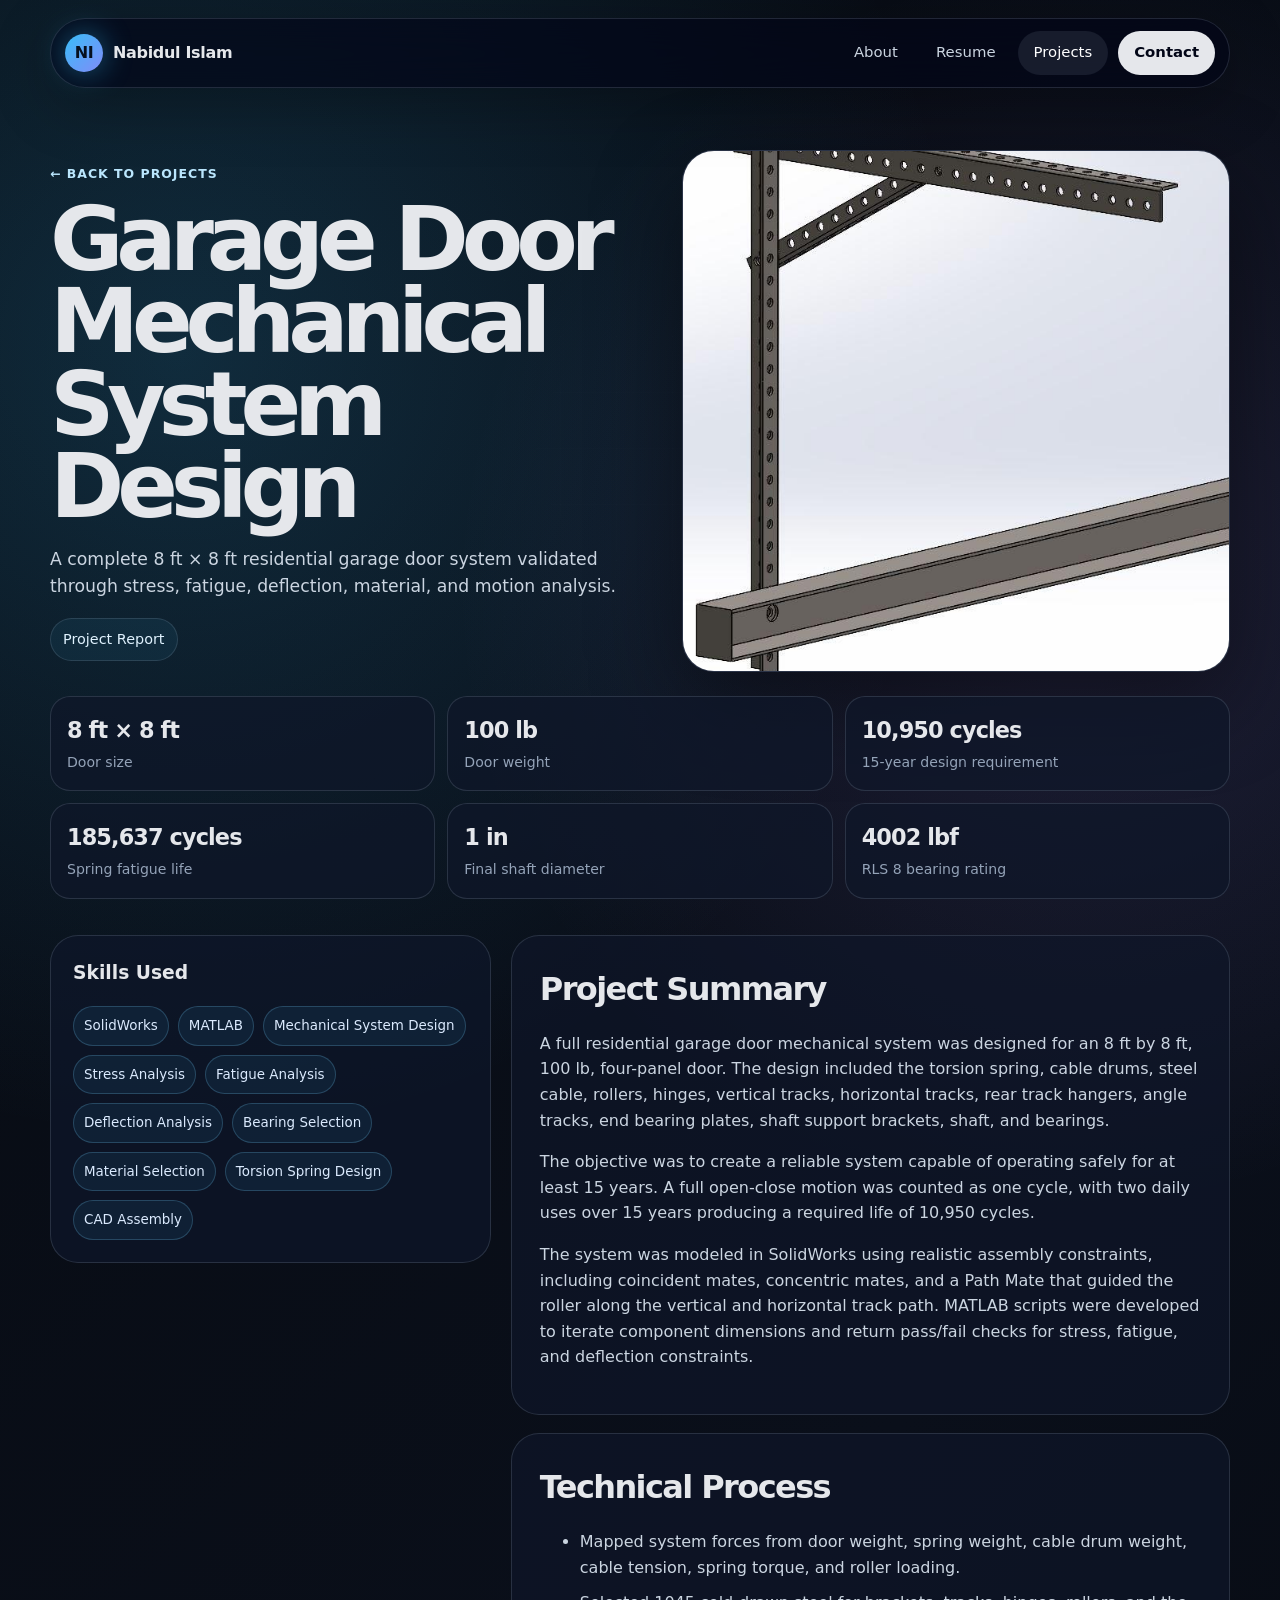
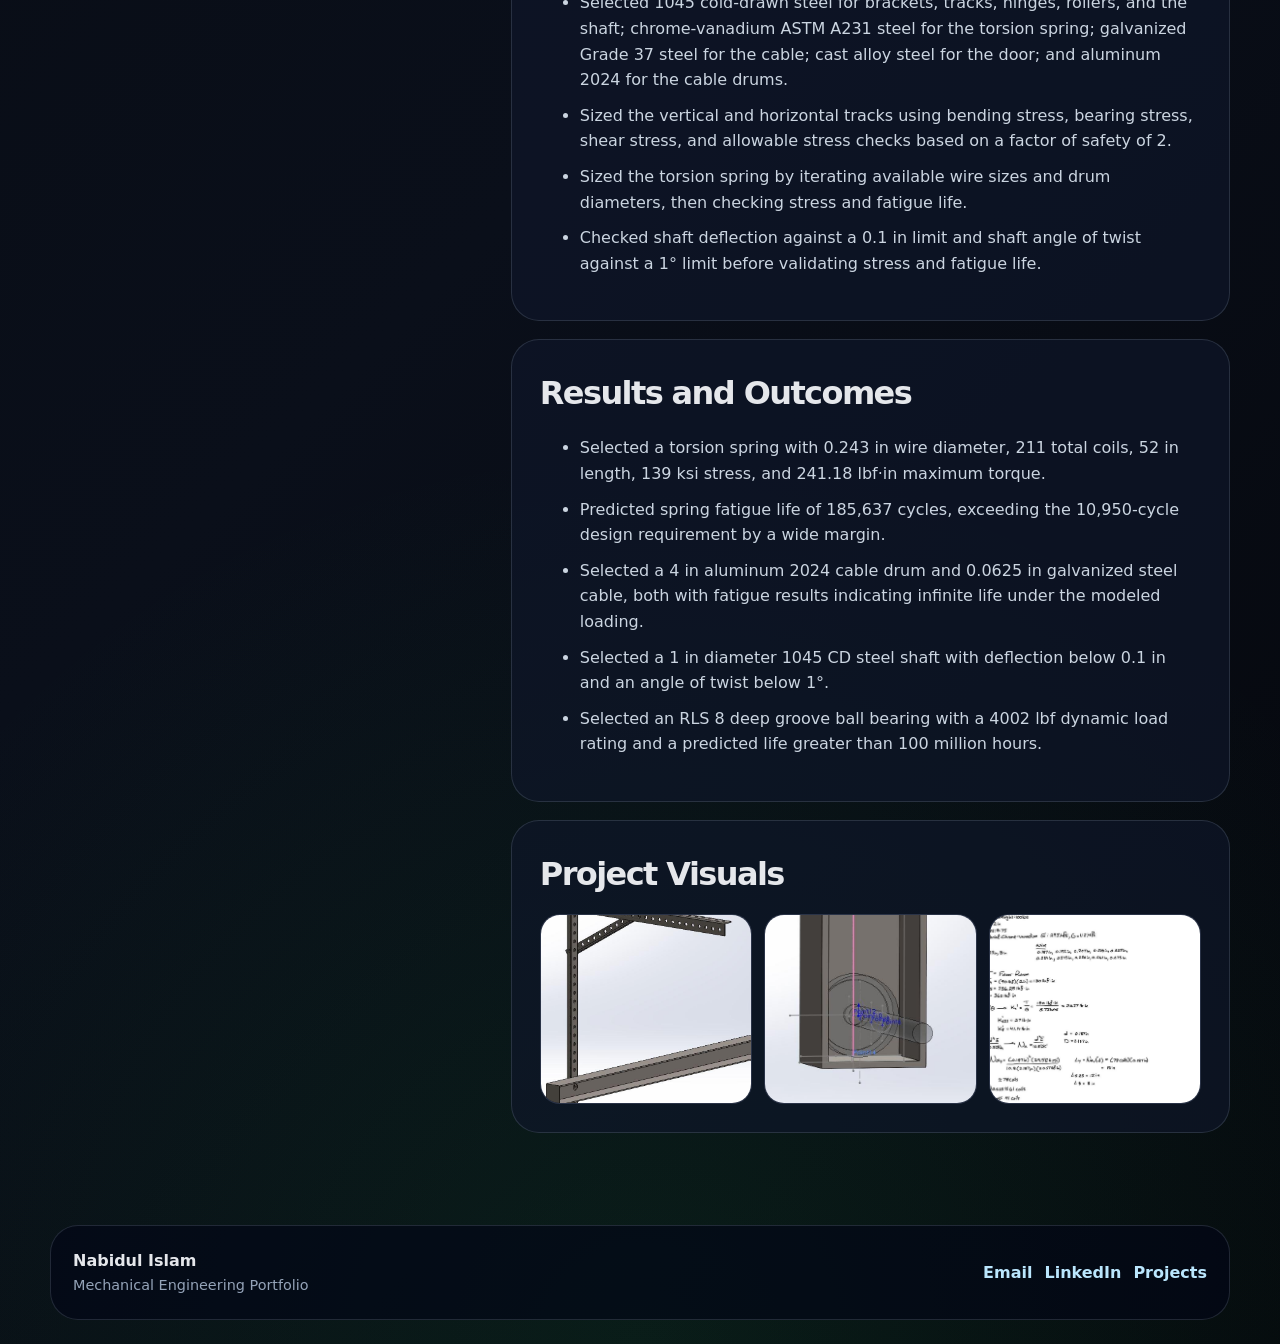
==== garage-door-mechanical-system.html @ 11ddad51 "Add files via upload" ====
<!doctype html><html lang="en"><head><title>Garage Door Mechanical System Design | Nabidul Islam</title><meta charset="utf-8">
<meta name="viewport" content="width=device-width, initial-scale=1">
<meta name="description" content="Mechanical engineering portfolio for Nabidul Islam: design, robotics, thermal systems, FEA, mechatronics, and sustainability projects.">
<link rel="stylesheet" href="assets/css/styles.css">
<script defer src="assets/js/main.js"></script></head><body><div class="page"><header class="site-header">
  <a class="brand" href="index.html" aria-label="Home"><span class="brand-mark">NI</span><span>Nabidul Islam</span></a>
  <button class="nav-toggle" aria-label="Open navigation" data-nav-toggle><span></span><span></span></button>
  <nav class="nav" data-nav>
    <a  href="index.html">About</a>
    <a  href="resume.html">Resume</a>
    <a class="active" href="projects.html">Projects</a>
    <a class="nav-cta" href="mailto:nabidulislam16@gmail.com">Contact</a>
  </nav>
</header>
<main class="container project-detail">
  <section class="project-top">
    <div class="page-title"><a class="crumb" href="projects.html">← Back to Projects</a><h1>Garage Door Mechanical System Design</h1><p>A complete 8 ft × 8 ft residential garage door system validated through stress, fatigue, deflection, material, and motion analysis.</p><div class="pdf-links"><a href="assets/pdfs/garage-door-mechanical-system.pdf" target="_blank" rel="noreferrer">Project Report</a></div></div>
    <div class="project-visual"><img src="assets/images/garage-track.jpg" alt="Garage Door Mechanical System Design hero visual"></div>
  </section>
  <section class="metric-strip"><div class="metric"><strong>8 ft × 8 ft</strong><span>Door size</span></div><div class="metric"><strong>100 lb</strong><span>Door weight</span></div><div class="metric"><strong>10,950 cycles</strong><span>15-year design requirement</span></div><div class="metric"><strong>185,637 cycles</strong><span>Spring fatigue life</span></div><div class="metric"><strong>1 in</strong><span>Final shaft diameter</span></div><div class="metric"><strong>4002 lbf</strong><span>RLS 8 bearing rating</span></div></section>
  <section class="content-grid">
    <aside class="side-panel"><h3>Skills Used</h3><div class="stack"><span>SolidWorks</span><span>MATLAB</span><span>Mechanical System Design</span><span>Stress Analysis</span><span>Fatigue Analysis</span><span>Deflection Analysis</span><span>Bearing Selection</span><span>Material Selection</span><span>Torsion Spring Design</span><span>CAD Assembly</span></div></aside>
    <div>
      <article class="summary-block"><h2>Project Summary</h2><p>A full residential garage door mechanical system was designed for an 8 ft by 8 ft, 100 lb, four-panel door. The design included the torsion spring, cable drums, steel cable, rollers, hinges, vertical tracks, horizontal tracks, rear track hangers, angle tracks, end bearing plates, shaft support brackets, shaft, and bearings.</p><p>The objective was to create a reliable system capable of operating safely for at least 15 years. A full open-close motion was counted as one cycle, with two daily uses over 15 years producing a required life of 10,950 cycles.</p><p>The system was modeled in SolidWorks using realistic assembly constraints, including coincident mates, concentric mates, and a Path Mate that guided the roller along the vertical and horizontal track path. MATLAB scripts were developed to iterate component dimensions and return pass/fail checks for stress, fatigue, and deflection constraints.</p></article>
      <article class="summary-block"><h2>Technical Process</h2><ul><li>Mapped system forces from door weight, spring weight, cable drum weight, cable tension, spring torque, and roller loading.</li><li>Selected 1045 cold-drawn steel for brackets, tracks, hinges, rollers, and the shaft; chrome-vanadium ASTM A231 steel for the torsion spring; galvanized Grade 37 steel for the cable; cast alloy steel for the door; and aluminum 2024 for the cable drums.</li><li>Sized the vertical and horizontal tracks using bending stress, bearing stress, shear stress, and allowable stress checks based on a factor of safety of 2.</li><li>Sized the torsion spring by iterating available wire sizes and drum diameters, then checking stress and fatigue life.</li><li>Checked shaft deflection against a 0.1 in limit and shaft angle of twist against a 1° limit before validating stress and fatigue life.</li></ul></article>
      <article class="summary-block"><h2>Results and Outcomes</h2><ul><li>Selected a torsion spring with 0.243 in wire diameter, 211 total coils, 52 in length, 139 ksi stress, and 241.18 lbf·in maximum torque.</li><li>Predicted spring fatigue life of 185,637 cycles, exceeding the 10,950-cycle design requirement by a wide margin.</li><li>Selected a 4 in aluminum 2024 cable drum and 0.0625 in galvanized steel cable, both with fatigue results indicating infinite life under the modeled loading.</li><li>Selected a 1 in diameter 1045 CD steel shaft with deflection below 0.1 in and an angle of twist below 1°.</li><li>Selected an RLS 8 deep groove ball bearing with a 4002 lbf dynamic load rating and a predicted life greater than 100 million hours.</li></ul></article>
      <article class="summary-block"><h2>Project Visuals</h2><div class="gallery"><img src="assets/images/garage-track.jpg" alt="Garage Door Mechanical System Design project image"><img src="assets/images/garage-pathmate.jpg" alt="Garage Door Mechanical System Design project image"><img src="assets/images/garage-spring.jpg" alt="Garage Door Mechanical System Design project image"></div></article>
    </div>
  </section>
</main><footer class="footer">
  <div><strong>Nabidul Islam</strong><span>Mechanical Engineering Portfolio</span></div>
  <div class="footer-links"><a href="mailto:nabidulislam16@gmail.com">Email</a><a href="https://linkedin.com/in/nabidul-islam-5b1bb9274/">LinkedIn</a><a href="projects.html">Projects</a></div>
</footer></div></body></html>
---- assets/css/styles.css ----
:root{
  --bg:#070b12;
  --bg-2:#0b1120;
  --panel:rgba(15,23,42,.72);
  --panel-2:rgba(17,24,39,.86);
  --muted:#94a3b8;
  --text:#e5e7eb;
  --text-soft:#cbd5e1;
  --line:rgba(148,163,184,.20);
  --accent:#38bdf8;
  --accent-2:#7dd3fc;
  --gold:#fcd34d;
  --shadow: 0 30px 90px rgba(0,0,0,.45);
  --radius:28px;
  --max:1180px;
}
*{box-sizing:border-box}
html{scroll-behavior:smooth}
body{
  margin:0;
  color:var(--text);
  background:
    radial-gradient(circle at 14% 12%, rgba(56,189,248,.18), transparent 28%),
    radial-gradient(circle at 84% 20%, rgba(167,139,250,.14), transparent 24%),
    radial-gradient(circle at 50% 100%, rgba(34,197,94,.10), transparent 30%),
    linear-gradient(135deg, var(--bg), #0a0f1a 55%, #05070c);
  font-family: Inter, ui-sans-serif, system-ui, -apple-system, BlinkMacSystemFont, "Segoe UI", sans-serif;
  line-height:1.6;
  min-height:100vh;
}
a{color:inherit;text-decoration:none}
img{max-width:100%;display:block}
.page{min-height:100vh;position:relative;overflow:hidden}
.page::before{
  content:"";position:fixed;inset:0;pointer-events:none;opacity:.28;
  background-image:linear-gradient(rgba(255,255,255,.035) 1px, transparent 1px), linear-gradient(90deg, rgba(255,255,255,.035) 1px, transparent 1px);
  background-size:56px 56px;
  mask-image:radial-gradient(circle at center, black, transparent 80%);
}
.site-header{
  width:min(var(--max), calc(100% - 40px));
  margin:18px auto 0;
  display:flex;align-items:center;justify-content:space-between;
  padding:12px 14px;
  border:1px solid var(--line);
  border-radius:999px;
  background:rgba(2,6,23,.66);
  backdrop-filter:blur(18px);
  position:sticky;top:18px;z-index:20;
  box-shadow:0 16px 60px rgba(0,0,0,.28);
}
.brand{display:flex;align-items:center;gap:10px;font-weight:760;letter-spacing:-.02em}
.brand-mark{width:38px;height:38px;border-radius:50%;display:grid;place-items:center;background:linear-gradient(135deg,#38bdf8,#818cf8);color:#06101f;font-weight:900;box-shadow:0 0 30px rgba(56,189,248,.45)}
.nav{display:flex;align-items:center;gap:6px}
.nav a{font-size:.93rem;color:var(--text-soft);padding:10px 16px;border-radius:999px;transition:.25s ease}
.nav a:hover,.nav a.active{background:rgba(148,163,184,.13);color:#fff}
.nav .nav-cta{background:#e5e7eb;color:#020617;font-weight:800;margin-left:4px}
.nav .nav-cta:hover{background:#fff;color:#020617;transform:translateY(-1px)}
.nav-toggle{display:none;background:transparent;border:0;padding:10px;gap:5px;flex-direction:column}
.nav-toggle span{display:block;width:22px;height:2px;background:#e5e7eb;border-radius:99px}
.container{width:min(var(--max), calc(100% - 40px));margin:0 auto;position:relative;z-index:1}
.hero{display:grid;grid-template-columns:1.05fr .75fr;align-items:center;gap:42px;padding:90px 0 70px;min-height:calc(100vh - 92px)}
.eyebrow{display:inline-flex;align-items:center;gap:10px;color:#bae6fd;background:rgba(56,189,248,.10);border:1px solid rgba(56,189,248,.24);padding:8px 13px;border-radius:999px;font-weight:750;font-size:.8rem;letter-spacing:.12em;text-transform:uppercase}
.hero h1{font-size:clamp(3.4rem,8vw,7.9rem);line-height:.88;margin:22px 0 22px;letter-spacing:-.09em}
.hero h1 span{display:block;background:linear-gradient(135deg,#fff 10%,#cbd5e1 55%,#7dd3fc);-webkit-background-clip:text;background-clip:text;color:transparent}
.hero p{font-size:1.14rem;color:var(--text-soft);max-width:680px;margin:0 0 28px}
.hero-actions{display:flex;gap:12px;flex-wrap:wrap;margin-top:28px}
.profile-photo-card{position:relative;border:1px solid var(--line);background:linear-gradient(145deg,rgba(15,23,42,.88),rgba(2,6,23,.56));border-radius:var(--radius);box-shadow:var(--shadow);padding:14px;overflow:hidden}.profile-photo-card::after{content:"";position:absolute;inset:auto -90px -120px auto;width:300px;height:300px;border-radius:50%;background:rgba(56,189,248,.13);filter:blur(10px)}.profile-photo-card img{position:relative;z-index:1;width:100%;height:min(620px,72vh);object-fit:cover;object-position:center 24%;display:block;border-radius:calc(var(--radius) - 10px);filter:saturate(1.03) contrast(1.02)}
.btn{display:inline-flex;align-items:center;justify-content:center;gap:10px;padding:13px 18px;border-radius:999px;border:1px solid var(--line);font-weight:800;transition:.22s ease;background:rgba(15,23,42,.56)}
.btn.primary{background:linear-gradient(135deg,#e5e7eb,#ffffff);color:#020617;border-color:transparent}
.btn:hover{transform:translateY(-2px);box-shadow:0 20px 50px rgba(0,0,0,.25)}
.hero-card{position:relative;border:1px solid var(--line);background:linear-gradient(145deg,rgba(15,23,42,.88),rgba(2,6,23,.56));border-radius:var(--radius);box-shadow:var(--shadow);padding:26px;overflow:hidden}
.hero-card::after{content:"";position:absolute;inset:auto -90px -120px auto;width:300px;height:300px;border-radius:50%;background:rgba(56,189,248,.13);filter:blur(10px)}
.orbit{aspect-ratio:1/1;border-radius:50%;border:1px solid rgba(148,163,184,.16);position:relative;display:grid;place-items:center;margin:8px auto 24px;max-width:420px;background:radial-gradient(circle, rgba(56,189,248,.16), rgba(15,23,42,.2) 48%, transparent 49%)}
.orbit::before,.orbit::after{content:"";position:absolute;border:1px solid rgba(125,211,252,.24);border-radius:50%;inset:14%;animation:spin 22s linear infinite}.orbit::after{inset:28%;animation-duration:16s;animation-direction:reverse}
.core{width:135px;height:135px;border-radius:40px;background:linear-gradient(135deg,#38bdf8,#818cf8);display:grid;place-items:center;color:#03101e;font-size:3rem;font-weight:950;box-shadow:0 0 70px rgba(56,189,248,.4);transform:rotate(-8deg)}
.pill-cloud{display:flex;flex-wrap:wrap;gap:10px;position:relative;z-index:2}.pill-cloud span{padding:9px 12px;border:1px solid var(--line);background:rgba(148,163,184,.08);border-radius:999px;color:var(--text-soft);font-size:.88rem}
@keyframes spin{to{transform:rotate(360deg)}}
.section{padding:76px 0}.section-head{display:flex;align-items:end;justify-content:space-between;gap:28px;margin-bottom:28px}.section-head.stacked{align-items:flex-start;flex-direction:column;gap:14px}.section-head.stacked p{max-width:980px}.focus-grid{margin-top:18px}.section-head h2{font-size:clamp(2rem,4vw,4.1rem);line-height:1;margin:0;letter-spacing:-.06em}.section-head p{color:var(--muted);max-width:540px;margin:0}.grid{display:grid;gap:18px}.grid-3{grid-template-columns:repeat(3,1fr)}.grid-2{grid-template-columns:repeat(2,1fr)}
.stat-card,.info-card,.project-card,.resume-card{border:1px solid var(--line);background:var(--panel);border-radius:24px;padding:22px;box-shadow:0 18px 60px rgba(0,0,0,.22);backdrop-filter:blur(16px)}
.stat-card strong{font-size:2rem;display:block;letter-spacing:-.05em}.stat-card span,.info-card p,.project-card p{color:var(--muted)}
.info-card h3,.resume-card h3{margin:0 0 10px;font-size:1.08rem}.stack{display:flex;flex-wrap:wrap;gap:9px}.stack span{font-size:.84rem;color:#dbeafe;border:1px solid rgba(125,211,252,.22);background:rgba(56,189,248,.08);padding:8px 10px;border-radius:999px}
.projects-hero{padding:90px 0 34px}.projects-hero h1,.page-title h1{font-size:clamp(3rem,7vw,6.6rem);line-height:.92;margin:18px 0;letter-spacing:-.08em}.projects-hero p,.page-title p{color:var(--text-soft);max-width:760px;font-size:1.08rem}
.project-grid{display:grid;grid-template-columns:repeat(3,1fr);gap:18px;padding-bottom:76px}.project-card{padding:0;overflow:hidden;min-height:100%;transition:.28s ease}.project-card:hover{transform:translateY(-6px);border-color:rgba(125,211,252,.42);box-shadow:0 30px 90px rgba(0,0,0,.32)}.project-image{height:230px;overflow:hidden;background:#0f172a;position:relative}.project-image img{width:100%;height:100%;object-fit:cover;transition:.35s ease}.project-card:hover .project-image img{transform:scale(1.055)}.project-body{padding:22px}.project-body h2{font-size:1.28rem;margin:5px 0 8px;letter-spacing:-.03em}.project-body .tag{font-size:.78rem;color:#bae6fd;text-transform:uppercase;letter-spacing:.12em;font-weight:800}.project-link{display:inline-flex;margin-top:16px;color:#fff;font-weight:850}.project-link::after{content:"→";margin-left:9px;transition:.2s}.project-card:hover .project-link::after{transform:translateX(4px)}
.resume-shell{min-height:calc(100vh - 88px);padding:54px 0;display:grid;align-items:center}.resume-layout{display:grid;grid-template-columns:.86fr 1.14fr;gap:18px;align-items:stretch}.resume-name{border:1px solid var(--line);background:linear-gradient(145deg,rgba(56,189,248,.13),rgba(15,23,42,.82));border-radius:32px;padding:34px;box-shadow:var(--shadow)}.resume-name h1{font-size:clamp(2.4rem,5vw,5.1rem);line-height:.94;margin:18px 0;letter-spacing:-.08em}.resume-name p{color:var(--text-soft)}.resume-contact{display:grid;gap:9px;margin-top:22px}.resume-contact a,.resume-contact span{color:#dbeafe}.resume-main{display:grid;grid-template-columns:1fr 1fr;gap:14px}.resume-card ul{padding-left:18px;margin:8px 0 0}.resume-card li{color:var(--text-soft);margin:6px 0}.resume-card.full{grid-column:1/-1}.print-btn{margin-top:22px}

.resume-pdf-shell{padding:32px 0 48px;min-height:calc(100vh - 88px)}
.resume-pdf-layout{grid-template-columns:.38fr 1.62fr;min-height:78vh;align-items:stretch}
.resume-pdf-side{display:flex;flex-direction:column;justify-content:center}
.resume-actions{display:flex;flex-wrap:wrap;gap:10px;margin-top:22px}
.resume-pdf-panel{border:1px solid var(--line);background:linear-gradient(145deg,rgba(15,23,42,.90),rgba(2,6,23,.62));border-radius:32px;padding:14px;box-shadow:var(--shadow);min-height:78vh;display:flex;flex-direction:column;overflow:hidden}
.resume-pdf-frame{width:100%;flex:1;min-height:74vh;border:0;border-radius:22px;background:#f8fafc}
.resume-pdf-fallback{margin:12px 4px 0;color:var(--muted);font-size:.92rem}.resume-pdf-fallback a{color:#bae6fd;font-weight:800}

.project-detail{padding:62px 0 74px}.project-top{display:grid;grid-template-columns:1.05fr .95fr;gap:26px;align-items:center}.project-visual{border-radius:32px;overflow:hidden;border:1px solid var(--line);box-shadow:var(--shadow);background:#0f172a}.project-visual img{width:100%;height:520px;object-fit:cover}.crumb{color:#bae6fd;font-weight:800;letter-spacing:.08em;text-transform:uppercase;font-size:.78rem}.page-title h1{margin-top:12px}.metric-strip{display:grid;grid-template-columns:repeat(3,1fr);gap:12px;margin-top:24px}.metric{border:1px solid var(--line);background:rgba(15,23,42,.76);border-radius:20px;padding:16px}.metric strong{display:block;font-size:1.4rem;letter-spacing:-.04em}.metric span{color:var(--muted);font-size:.88rem}.content-grid{display:grid;grid-template-columns:.76fr 1.24fr;gap:20px;margin-top:36px}.side-panel{position:sticky;top:104px;align-self:start;border:1px solid var(--line);background:var(--panel);border-radius:28px;padding:22px}.side-panel h3{margin-top:0}.summary-block{border:1px solid var(--line);background:rgba(15,23,42,.68);border-radius:28px;padding:28px;margin-bottom:18px}.summary-block h2{font-size:2rem;letter-spacing:-.05em;margin:0 0 14px}.summary-block p{color:var(--text-soft)}.summary-block li{margin:10px 0;color:var(--text-soft)}.gallery{display:grid;grid-template-columns:repeat(3,1fr);gap:12px}.gallery img{width:100%;height:190px;object-fit:cover;border-radius:20px;border:1px solid var(--line);background:#0f172a}.pdf-links{display:flex;flex-wrap:wrap;gap:10px;margin-top:16px}.pdf-links a{font-size:.9rem;border:1px solid var(--line);border-radius:999px;padding:9px 12px;color:#e0f2fe;background:rgba(56,189,248,.07)}
.footer{width:min(var(--max), calc(100% - 40px));margin:0 auto 24px;padding:22px;border:1px solid var(--line);border-radius:28px;background:rgba(2,6,23,.62);display:flex;align-items:center;justify-content:space-between;gap:18px}.footer strong{display:block}.footer span{display:block;color:var(--muted);font-size:.9rem}.footer-links{display:flex;gap:12px;flex-wrap:wrap}.footer-links a{color:#bae6fd;font-weight:750}
@media (max-width: 980px){.hero,.project-top,.content-grid,.resume-layout{grid-template-columns:1fr}.project-grid,.grid-3,.metric-strip{grid-template-columns:repeat(2,1fr)}.project-visual img{height:380px}.side-panel{position:relative;top:auto}.resume-main{grid-template-columns:1fr}}
@media (max-width: 720px){.site-header{border-radius:24px;align-items:flex-start}.nav-toggle{display:flex}.nav{display:none;position:absolute;left:12px;right:12px;top:64px;flex-direction:column;background:rgba(2,6,23,.94);border:1px solid var(--line);border-radius:22px;padding:10px}.nav.open{display:flex}.nav a{width:100%;text-align:center}.hero{padding-top:58px}.project-grid,.grid-3,.grid-2,.metric-strip{grid-template-columns:1fr}.section-head{display:block}.gallery{grid-template-columns:1fr}.footer{display:block}.footer-links{margin-top:12px}.container,.site-header,.footer{width:min(100% - 24px, var(--max))}.hero h1{font-size:3.6rem}.projects-hero h1,.page-title h1{font-size:3.2rem}.project-image{height:210px}.project-visual img{height:280px}}

@media (max-width: 980px){.resume-pdf-layout{min-height:auto}.resume-pdf-panel{min-height:72vh}.resume-pdf-frame{min-height:68vh}.resume-pdf-side{display:block}}
@media (max-width: 720px){.resume-pdf-shell{padding-top:28px}.resume-pdf-panel{padding:10px;border-radius:24px;min-height:68vh}.resume-pdf-frame{min-height:64vh;border-radius:16px}.resume-actions .btn{width:100%}}

@media print{body{background:white;color:#111}.site-header,.footer,.print-btn{display:none}.resume-shell{padding:0}.resume-name,.resume-card{box-shadow:none;border-color:#ddd;background:white;color:#111}.resume-card li,.resume-name p{color:#111}.resume-layout{grid-template-columns:1fr 1.4fr}.page::before{display:none}}

@media (max-width:900px){.hero{grid-template-columns:1fr;min-height:auto}.profile-photo-card{max-width:520px}.profile-photo-card img{height:auto;max-height:none}}
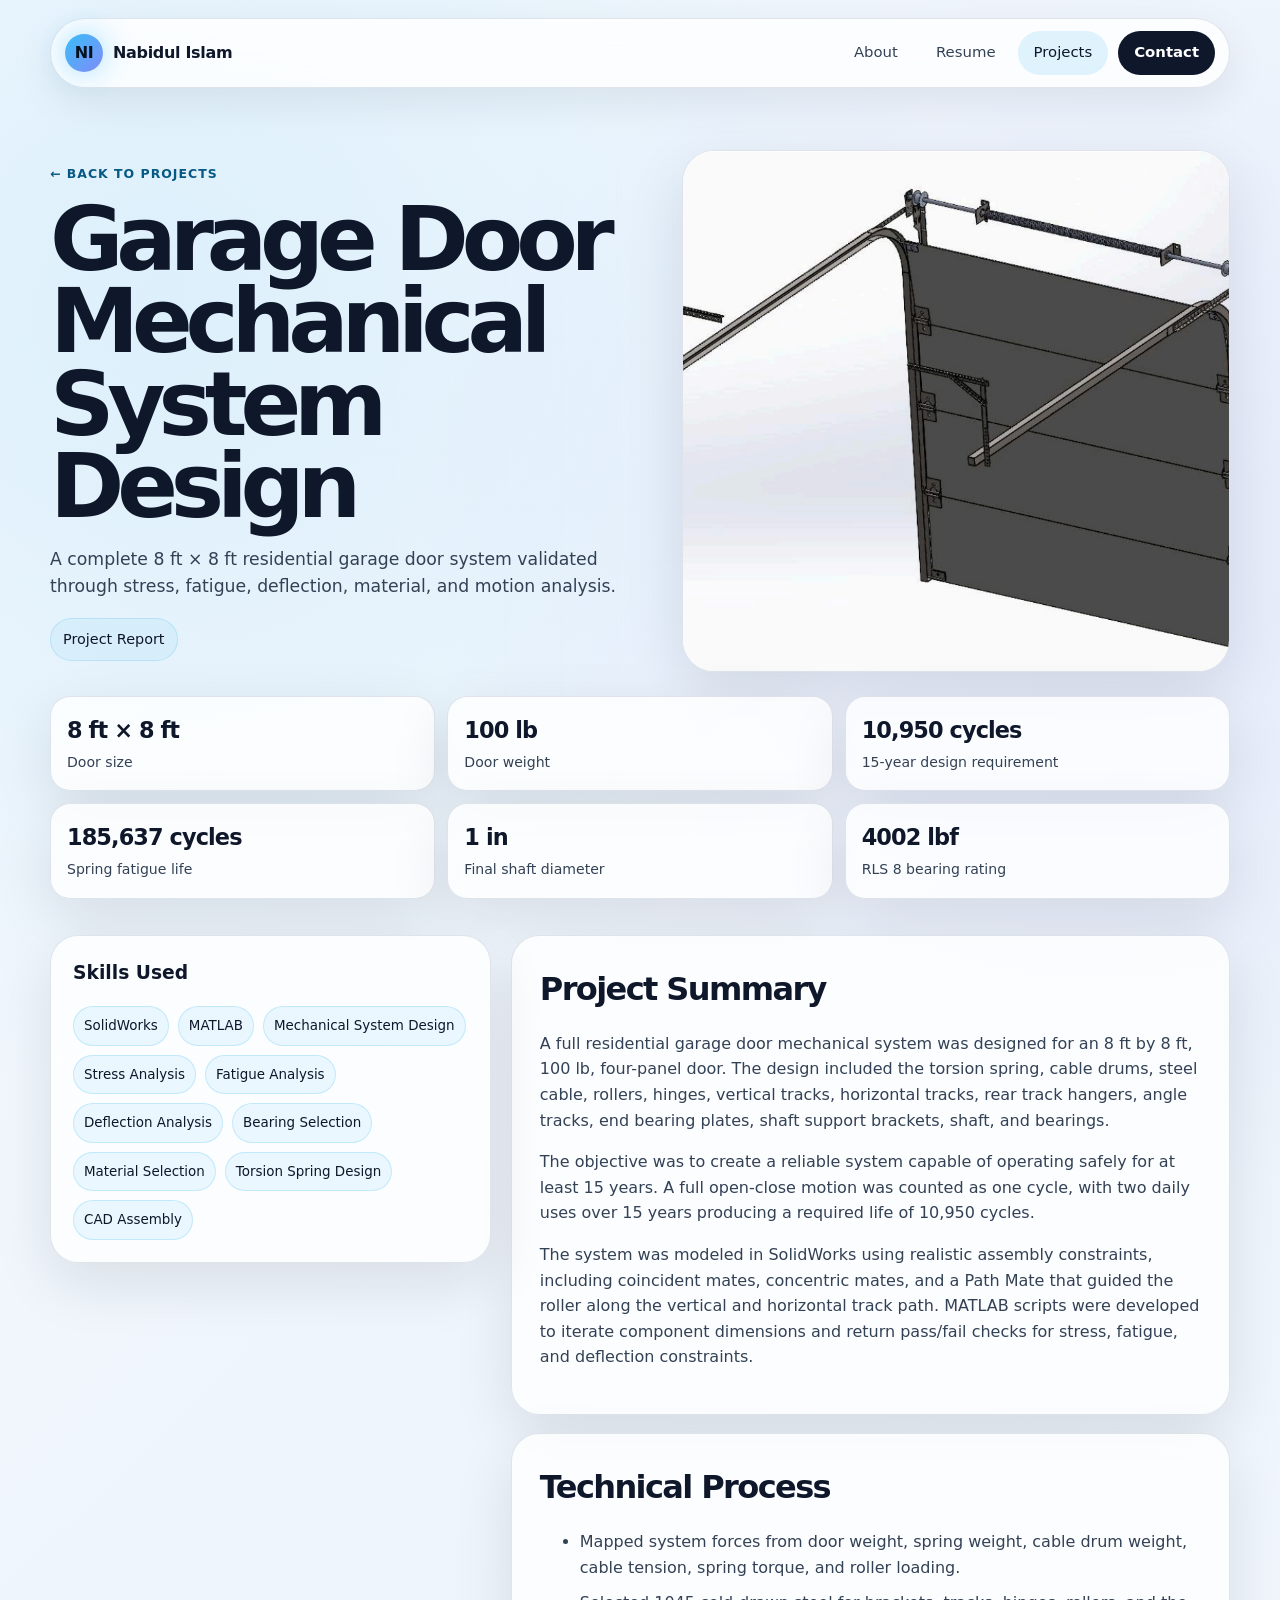
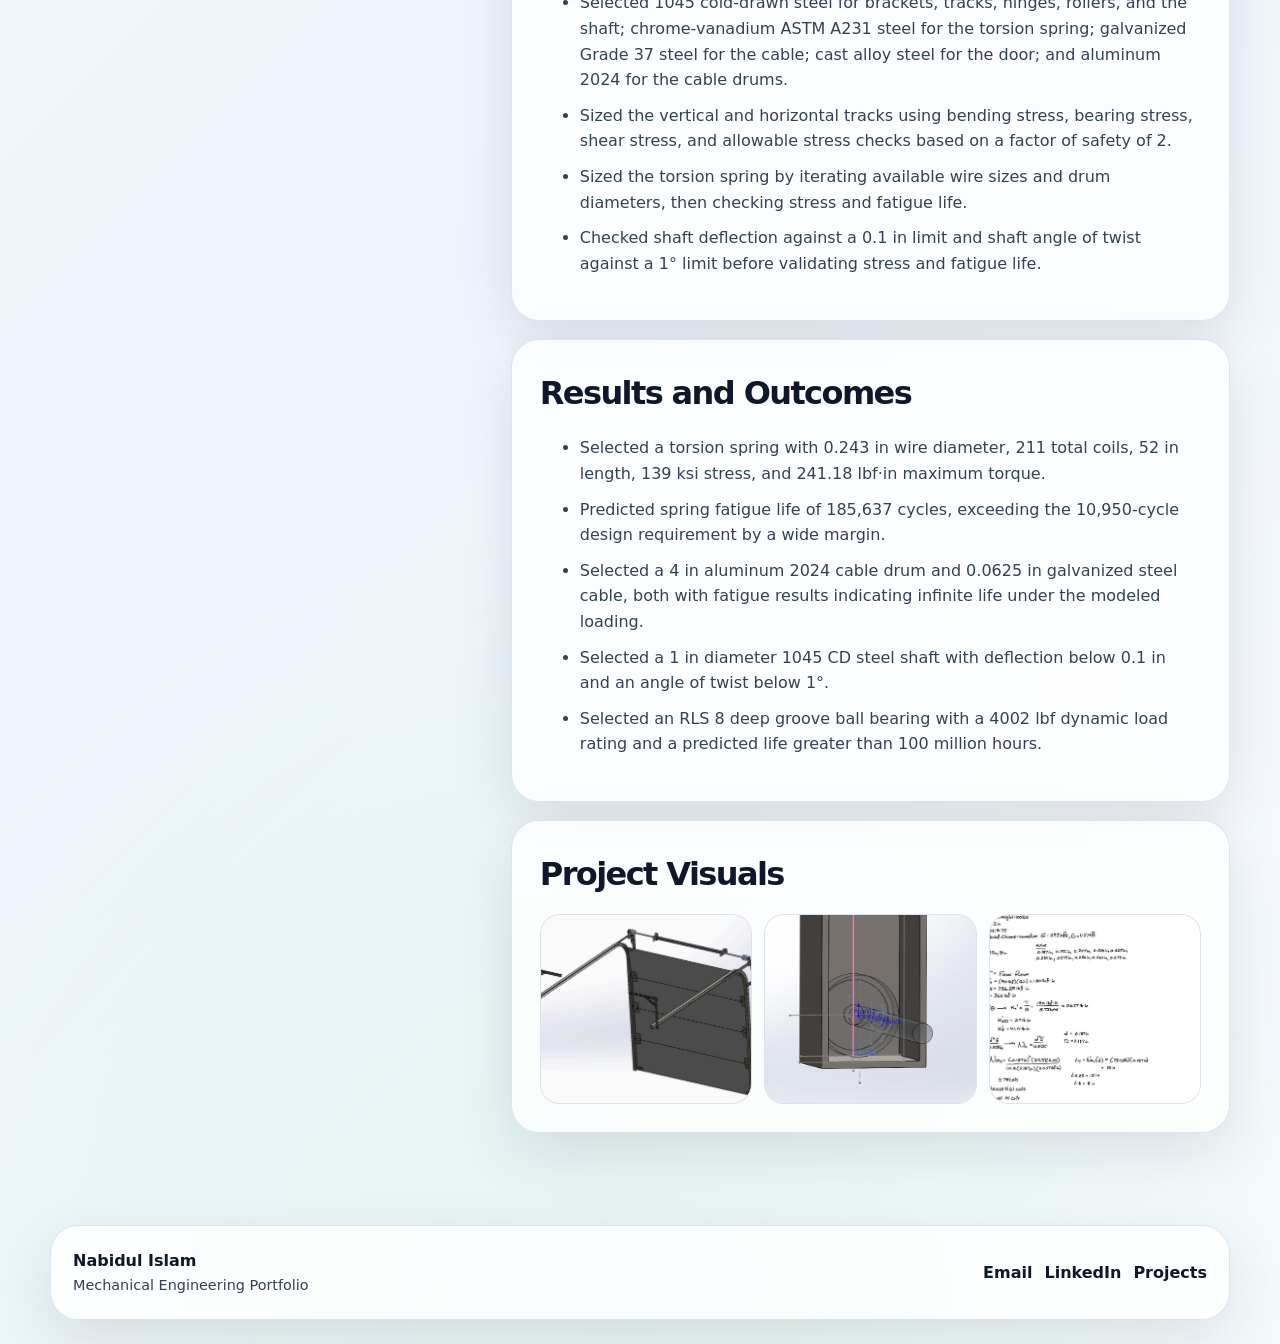
==== commit eae8cde3: "Add files via upload" ====
--- a/garage-door-mechanical-system.html
+++ b/garage-door-mechanical-system.html
@@ -15,7 +15,7 @@
 <main class="container project-detail">
   <section class="project-top">
     <div class="page-title"><a class="crumb" href="projects.html">← Back to Projects</a><h1>Garage Door Mechanical System Design</h1><p>A complete 8 ft × 8 ft residential garage door system validated through stress, fatigue, deflection, material, and motion analysis.</p><div class="pdf-links"><a href="assets/pdfs/garage-door-mechanical-system.pdf" target="_blank" rel="noreferrer">Project Report</a></div></div>
-    <div class="project-visual"><img src="assets/images/garage-track.jpg" alt="Garage Door Mechanical System Design hero visual"></div>
+    <div class="project-visual"><img src="assets/images/garage-door-project-main.jpg" alt="Garage Door Mechanical System Design hero visual"></div>
   </section>
   <section class="metric-strip"><div class="metric"><strong>8 ft × 8 ft</strong><span>Door size</span></div><div class="metric"><strong>100 lb</strong><span>Door weight</span></div><div class="metric"><strong>10,950 cycles</strong><span>15-year design requirement</span></div><div class="metric"><strong>185,637 cycles</strong><span>Spring fatigue life</span></div><div class="metric"><strong>1 in</strong><span>Final shaft diameter</span></div><div class="metric"><strong>4002 lbf</strong><span>RLS 8 bearing rating</span></div></section>
   <section class="content-grid">
@@ -24,7 +24,7 @@
       <article class="summary-block"><h2>Project Summary</h2><p>A full residential garage door mechanical system was designed for an 8 ft by 8 ft, 100 lb, four-panel door. The design included the torsion spring, cable drums, steel cable, rollers, hinges, vertical tracks, horizontal tracks, rear track hangers, angle tracks, end bearing plates, shaft support brackets, shaft, and bearings.</p><p>The objective was to create a reliable system capable of operating safely for at least 15 years. A full open-close motion was counted as one cycle, with two daily uses over 15 years producing a required life of 10,950 cycles.</p><p>The system was modeled in SolidWorks using realistic assembly constraints, including coincident mates, concentric mates, and a Path Mate that guided the roller along the vertical and horizontal track path. MATLAB scripts were developed to iterate component dimensions and return pass/fail checks for stress, fatigue, and deflection constraints.</p></article>
       <article class="summary-block"><h2>Technical Process</h2><ul><li>Mapped system forces from door weight, spring weight, cable drum weight, cable tension, spring torque, and roller loading.</li><li>Selected 1045 cold-drawn steel for brackets, tracks, hinges, rollers, and the shaft; chrome-vanadium ASTM A231 steel for the torsion spring; galvanized Grade 37 steel for the cable; cast alloy steel for the door; and aluminum 2024 for the cable drums.</li><li>Sized the vertical and horizontal tracks using bending stress, bearing stress, shear stress, and allowable stress checks based on a factor of safety of 2.</li><li>Sized the torsion spring by iterating available wire sizes and drum diameters, then checking stress and fatigue life.</li><li>Checked shaft deflection against a 0.1 in limit and shaft angle of twist against a 1° limit before validating stress and fatigue life.</li></ul></article>
       <article class="summary-block"><h2>Results and Outcomes</h2><ul><li>Selected a torsion spring with 0.243 in wire diameter, 211 total coils, 52 in length, 139 ksi stress, and 241.18 lbf·in maximum torque.</li><li>Predicted spring fatigue life of 185,637 cycles, exceeding the 10,950-cycle design requirement by a wide margin.</li><li>Selected a 4 in aluminum 2024 cable drum and 0.0625 in galvanized steel cable, both with fatigue results indicating infinite life under the modeled loading.</li><li>Selected a 1 in diameter 1045 CD steel shaft with deflection below 0.1 in and an angle of twist below 1°.</li><li>Selected an RLS 8 deep groove ball bearing with a 4002 lbf dynamic load rating and a predicted life greater than 100 million hours.</li></ul></article>
-      <article class="summary-block"><h2>Project Visuals</h2><div class="gallery"><img src="assets/images/garage-track.jpg" alt="Garage Door Mechanical System Design project image"><img src="assets/images/garage-pathmate.jpg" alt="Garage Door Mechanical System Design project image"><img src="assets/images/garage-spring.jpg" alt="Garage Door Mechanical System Design project image"></div></article>
+      <article class="summary-block"><h2>Project Visuals</h2><div class="gallery"><img src="assets/images/garage-door-project-main.jpg" alt="Garage Door Mechanical System Design project image"><img src="assets/images/garage-pathmate.jpg" alt="Garage Door Mechanical System Design project image"><img src="assets/images/garage-spring.jpg" alt="Garage Door Mechanical System Design project image"></div></article>
     </div>
   </section>
 </main><footer class="footer">
--- a/assets/css/styles.css
+++ b/assets/css/styles.css
@@ -104,3 +104,91 @@
 @media print{body{background:white;color:#111}.site-header,.footer,.print-btn{display:none}.resume-shell{padding:0}.resume-name,.resume-card{box-shadow:none;border-color:#ddd;background:white;color:#111}.resume-card li,.resume-name p{color:#111}.resume-layout{grid-template-columns:1fr 1.4fr}.page::before{display:none}}
 
 @media (max-width:900px){.hero{grid-template-columns:1fr;min-height:auto}.profile-photo-card{max-width:520px}.profile-photo-card img{height:auto;max-height:none}}
+
+.resume-embed-page{min-height:calc(100vh - 82px);display:flex;flex-direction:column}
+.resume-embed-head{display:flex;align-items:end;justify-content:space-between;gap:24px;padding:34px 0 18px}
+.resume-embed-head h1{font-size:clamp(2.4rem,5vw,4.8rem);line-height:.92;margin:14px 0 0;letter-spacing:-.07em}
+.resume-pdf-shell{width:min(1200px,calc(100% - 40px));margin:0 auto 34px;flex:1;min-height:72vh;border:1px solid var(--line);border-radius:24px;overflow:hidden;background:#020617;box-shadow:var(--shadow)}
+.resume-pdf-shell iframe{width:100%;height:100%;min-height:72vh;border:0;display:block;background:#020617}
+@media (max-width:760px){.resume-embed-head{align-items:flex-start;flex-direction:column}.resume-pdf-shell{width:calc(100% - 24px);min-height:76vh}.resume-pdf-shell iframe{min-height:76vh}}
+
+
+
+/* Lighter theme refresh */
+:root{
+  --bg:#eef5fb;
+  --bg-2:#f8fbff;
+  --panel:rgba(255,255,255,.82);
+  --panel-2:rgba(248,250,252,.94);
+  --muted:#64748b;
+  --text:#0f172a;
+  --text-soft:#334155;
+  --line:rgba(148,163,184,.28);
+  --accent:#0ea5e9;
+  --accent-2:#38bdf8;
+  --shadow:0 20px 60px rgba(15,23,42,.10);
+}
+body{
+  color:var(--text);
+  background:
+    radial-gradient(circle at 12% 10%, rgba(14,165,233,.10), transparent 28%),
+    radial-gradient(circle at 86% 18%, rgba(99,102,241,.08), transparent 26%),
+    radial-gradient(circle at 50% 100%, rgba(34,197,94,.07), transparent 28%),
+    linear-gradient(135deg, #f5f9fe, #edf4fb 55%, #f8fbff);
+}
+.page::before{
+  opacity:.18;
+  background-image:linear-gradient(rgba(15,23,42,.04) 1px, transparent 1px), linear-gradient(90deg, rgba(15,23,42,.04) 1px, transparent 1px);
+}
+.site-header{
+  background:rgba(255,255,255,.82);
+  box-shadow:0 14px 40px rgba(15,23,42,.08);
+}
+.nav a{color:var(--text-soft)}
+.nav a:hover,.nav a.active{background:rgba(14,165,233,.12);color:var(--text)}
+.nav .nav-cta{background:#0f172a;color:#fff}
+.nav .nav-cta:hover{background:#111827;color:#fff}
+.nav-toggle span{background:#0f172a}
+.eyebrow{color:#0369a1;background:rgba(14,165,233,.10);border-color:rgba(14,165,233,.22)}
+.hero h1 span{background:linear-gradient(135deg,#0f172a 10%,#334155 55%,#0ea5e9);-webkit-background-clip:text;background-clip:text;color:transparent}
+.profile-photo-card,.hero-card,.stat-card,.info-card,.project-card,.resume-card,.project-visual,.side-panel,.summary-block,.metric,.footer,.resume-pdf-shell,.resume-pdf-panel{
+  background:rgba(255,255,255,.80) !important;
+  box-shadow:var(--shadow);
+}
+.profile-photo-card,.hero-card,.resume-pdf-panel{border-color:rgba(148,163,184,.22)}
+.btn{background:rgba(255,255,255,.86)}
+.btn.primary{background:linear-gradient(135deg,#0ea5e9,#38bdf8);color:#fff}
+.btn:hover{box-shadow:0 16px 38px rgba(14,165,233,.16)}
+.stat-card span,.info-card p,.project-card p,.metric span,.summary-block p,.summary-block li,.resume-name p,.resume-card li,.page-title p,.projects-hero p,.section-head p,.footer span,.resume-pdf-fallback{color:var(--text-soft)}
+.project-image,.gallery img,.project-visual,.resume-pdf-shell iframe{background:#f8fafc}
+.project-link,.crumb,.footer-links a,.pdf-links a,.stack span,.resume-contact a,.resume-contact span{color:#0f172a}
+.project-body .tag,.crumb{color:#075985}
+.stack span{border-color:rgba(14,165,233,.18);background:rgba(14,165,233,.08)}
+.pdf-links a{background:rgba(14,165,233,.06);border-color:rgba(14,165,233,.16)}
+.footer{background:rgba(255,255,255,.82)}
+.metric{background:rgba(255,255,255,.82)}
+.summary-block{background:rgba(255,255,255,.86)}
+.project-image{background:linear-gradient(135deg,#eff6ff,#f8fafc)}
+.project-card:hover{box-shadow:0 22px 56px rgba(15,23,42,.12)}
+.resume-pdf-shell{background:rgba(255,255,255,.84)}
+.resume-pdf-shell iframe,.resume-pdf-frame{background:#fff}
+/* GripWell image zoomed out */
+.project-image img[src$="gripwell-photo.jpg"]{
+  object-fit:contain;
+  padding:10px;
+  background:#f8fafc;
+}
+.project-visual img[src$="gripwell-photo.jpg"]{
+  object-fit:contain;
+  object-position:center center;
+  padding:18px;
+  background:#f8fafc;
+}
+.gallery img[src$="gripwell-photo.jpg"]{
+  object-fit:contain;
+  padding:8px;
+  background:#f8fafc;
+}
+@media (max-width:720px){
+  .nav{background:rgba(255,255,255,.96)}
+}
